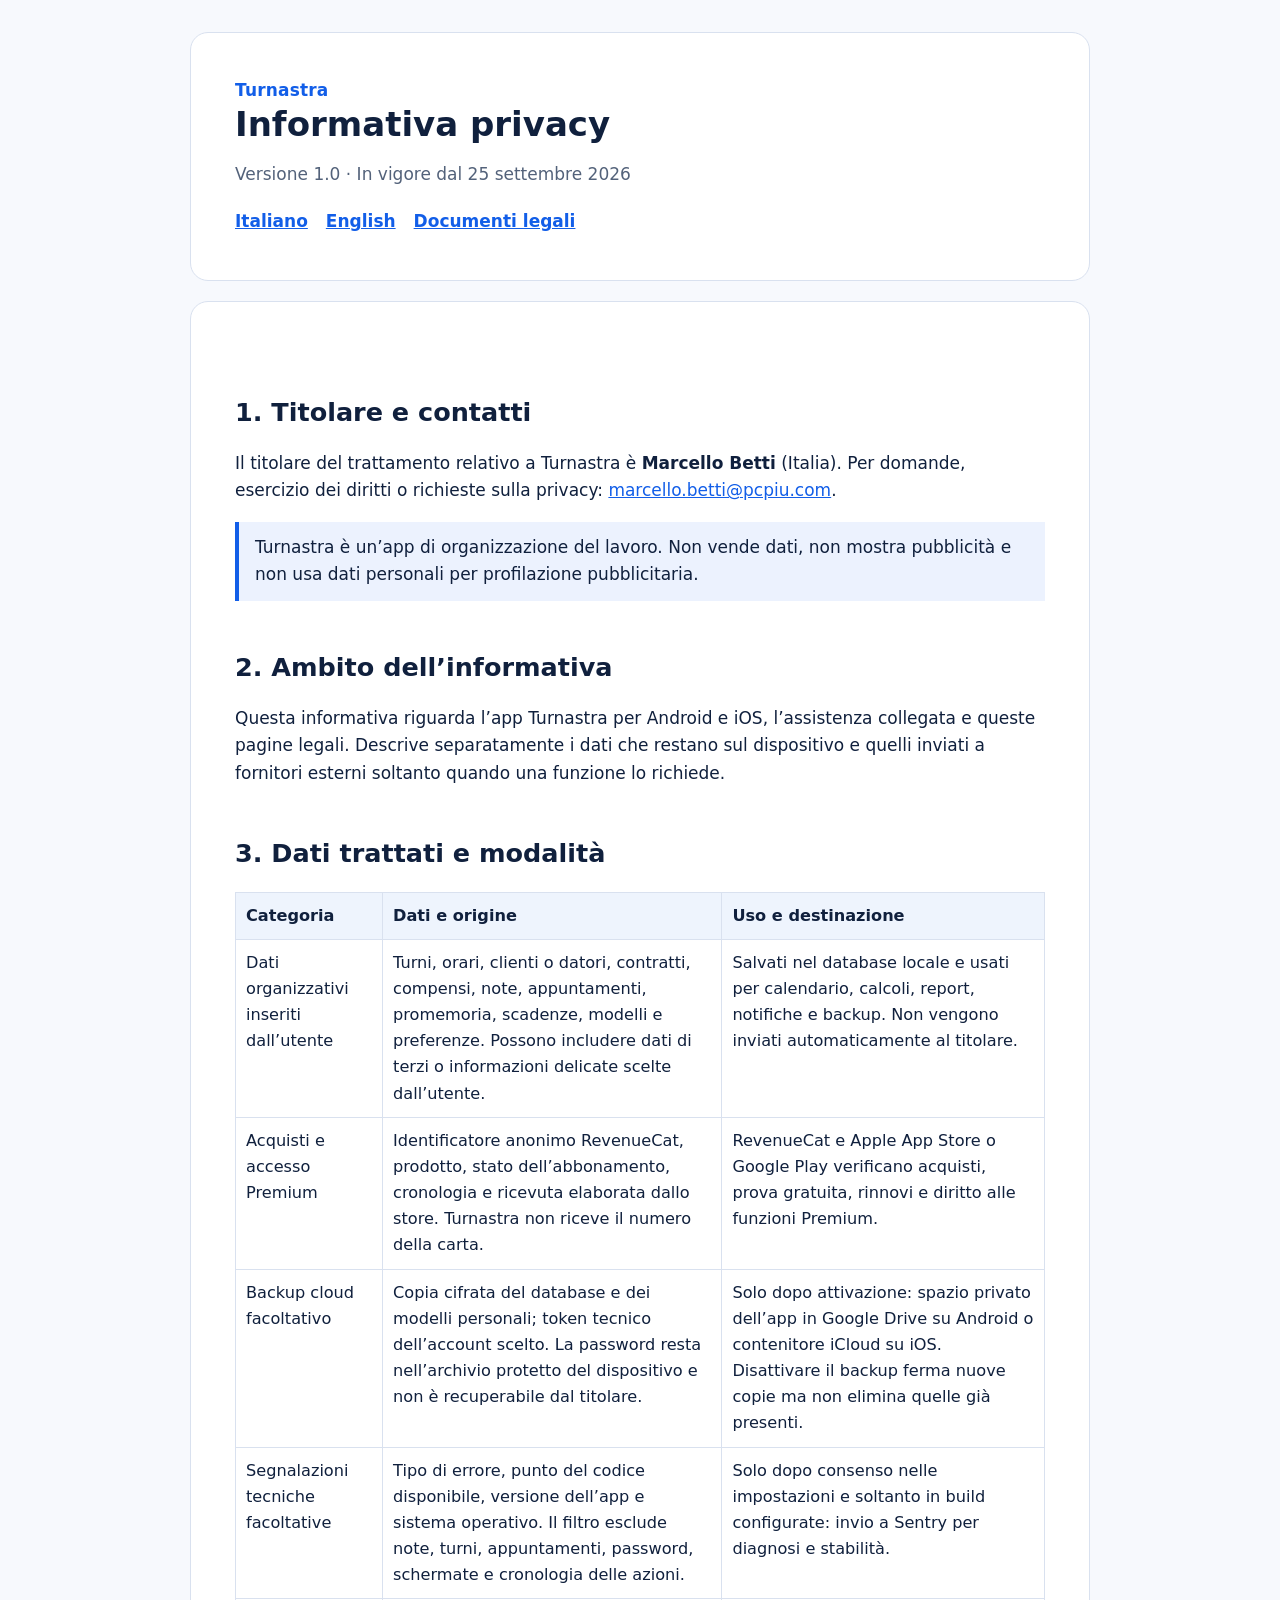
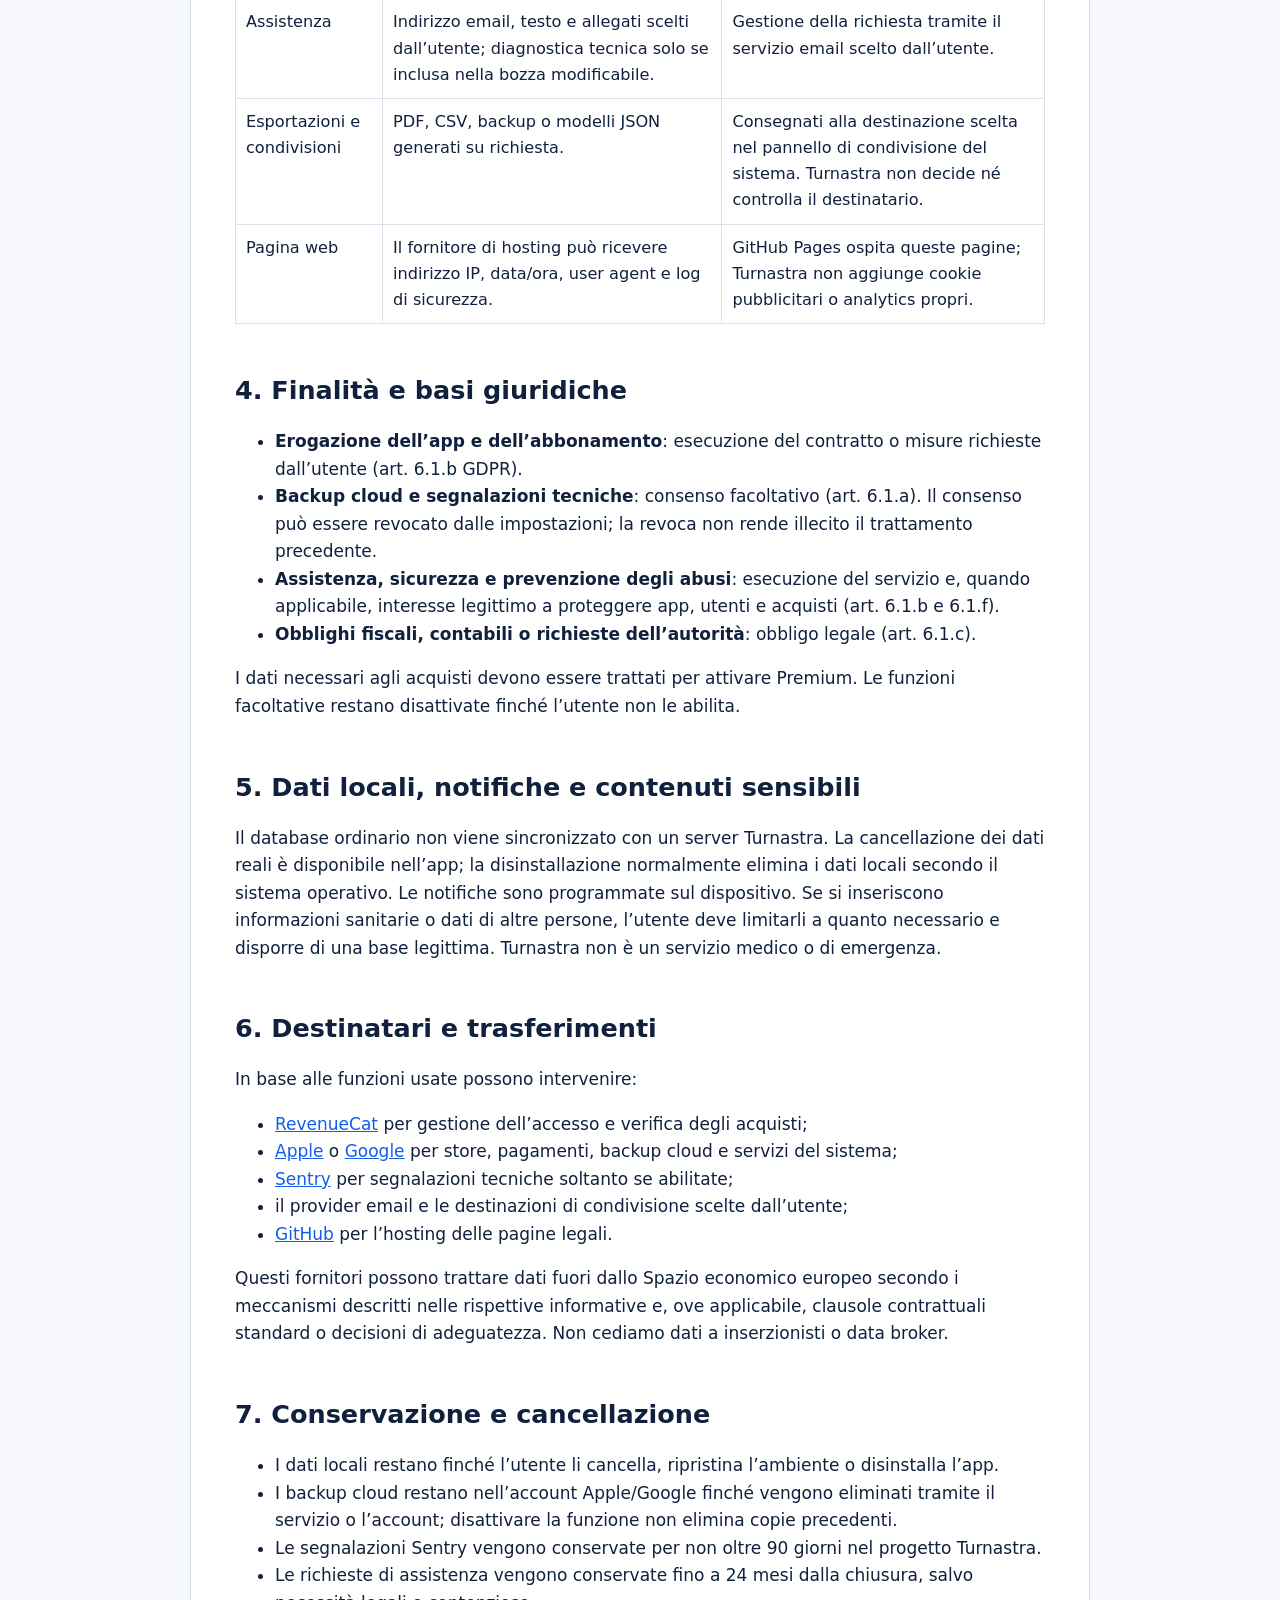
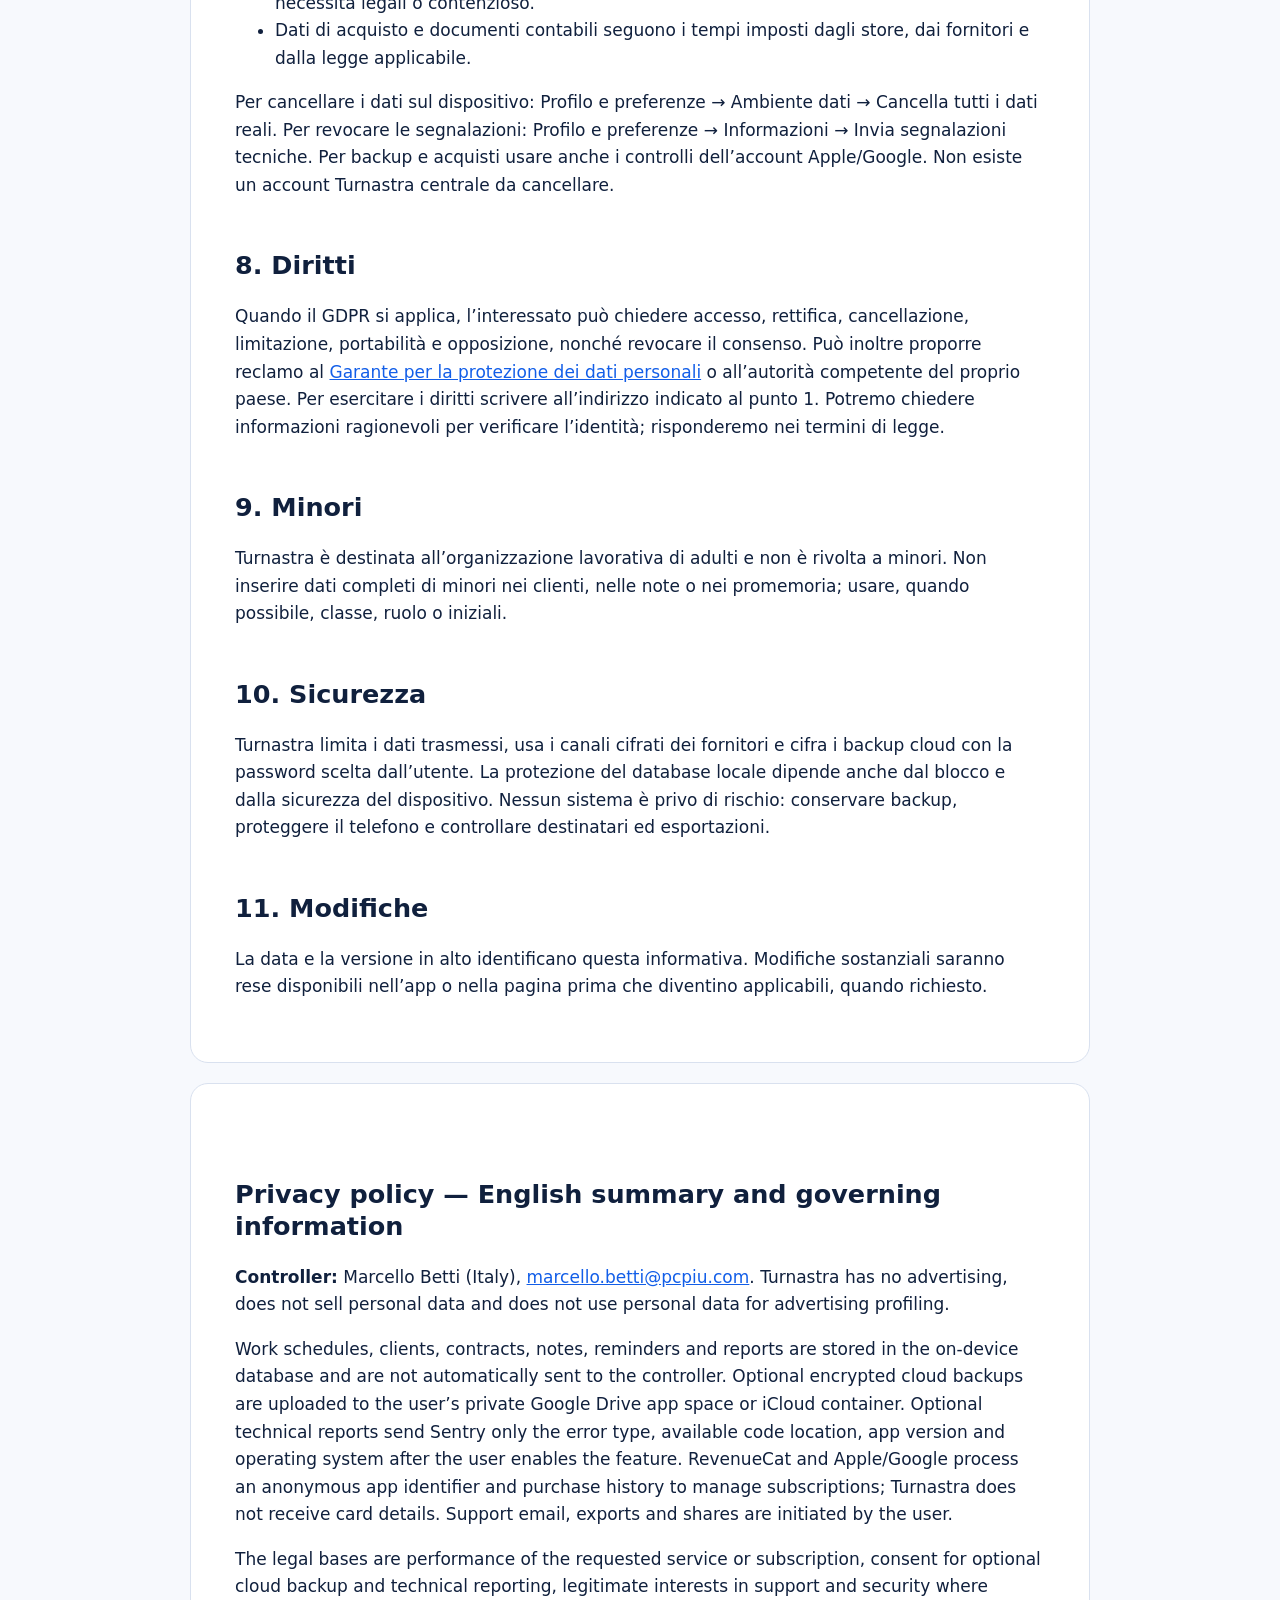
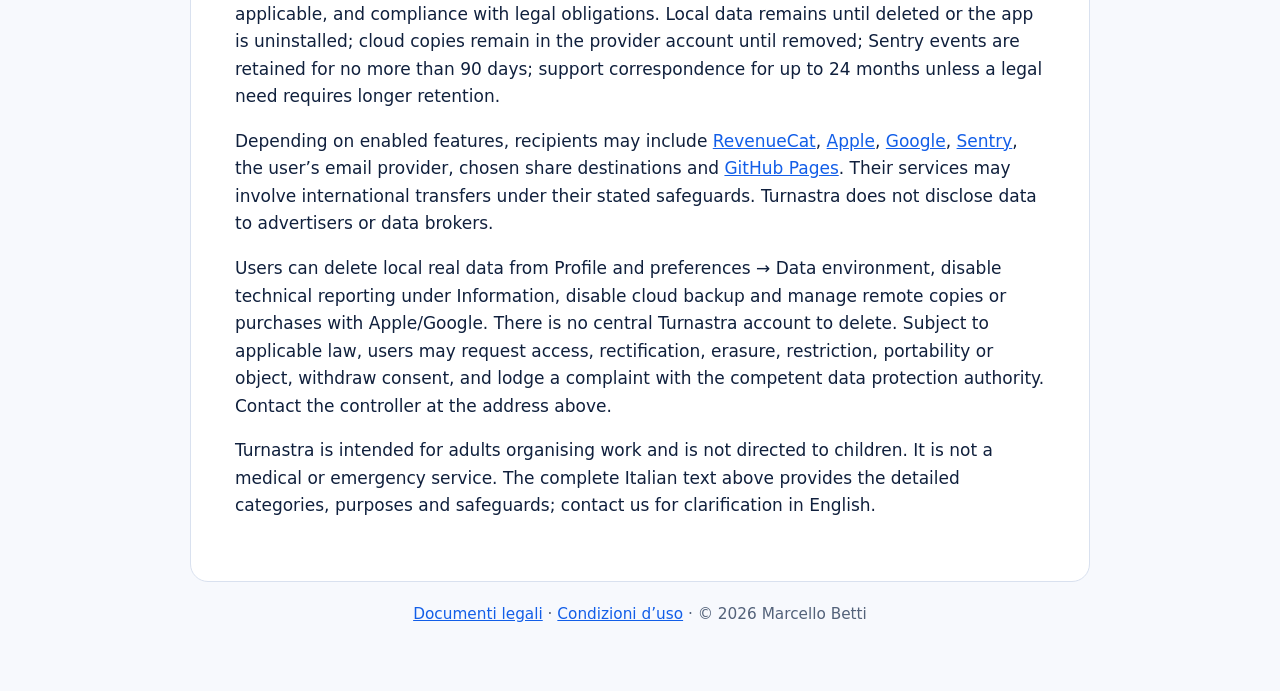
==== privacy/index.html @ b4c86cf4 "docs: publish Turnastra legal documents" ====
<!doctype html>
<html lang="it">
<head>
  <meta charset="utf-8">
  <meta name="viewport" content="width=device-width, initial-scale=1">
  <meta name="description" content="Informativa privacy di Turnastra per Android e iOS.">
  <title>Turnastra · Informativa privacy</title>
  <link rel="stylesheet" href="../styles.css">
</head>
<body><main>
  <header>
    <div class="brand">Turnastra</div>
    <h1>Informativa privacy</h1>
    <p class="meta">Versione 1.0 · In vigore dal 25 settembre 2026</p>
    <nav class="language-nav" aria-label="Lingua"><a href="#italiano">Italiano</a><a href="#english">English</a><a href="../">Documenti legali</a></nav>
  </header>

  <article id="italiano" lang="it">
    <h2>1. Titolare e contatti</h2>
    <p>Il titolare del trattamento relativo a Turnastra è <strong>Marcello Betti</strong> (Italia). Per domande, esercizio dei diritti o richieste sulla privacy: <a href="mailto:marcello.betti@pcpiu.com">marcello.betti@pcpiu.com</a>.</p>
    <p class="notice">Turnastra è un’app di organizzazione del lavoro. Non vende dati, non mostra pubblicità e non usa dati personali per profilazione pubblicitaria.</p>

    <h2>2. Ambito dell’informativa</h2>
    <p>Questa informativa riguarda l’app Turnastra per Android e iOS, l’assistenza collegata e queste pagine legali. Descrive separatamente i dati che restano sul dispositivo e quelli inviati a fornitori esterni soltanto quando una funzione lo richiede.</p>

    <h2>3. Dati trattati e modalità</h2>
    <table>
      <thead><tr><th>Categoria</th><th>Dati e origine</th><th>Uso e destinazione</th></tr></thead>
      <tbody>
        <tr><td>Dati organizzativi inseriti dall’utente</td><td>Turni, orari, clienti o datori, contratti, compensi, note, appuntamenti, promemoria, scadenze, modelli e preferenze. Possono includere dati di terzi o informazioni delicate scelte dall’utente.</td><td>Salvati nel database locale e usati per calendario, calcoli, report, notifiche e backup. Non vengono inviati automaticamente al titolare.</td></tr>
        <tr><td>Acquisti e accesso Premium</td><td>Identificatore anonimo RevenueCat, prodotto, stato dell’abbonamento, cronologia e ricevuta elaborata dallo store. Turnastra non riceve il numero della carta.</td><td>RevenueCat e Apple App Store o Google Play verificano acquisti, prova gratuita, rinnovi e diritto alle funzioni Premium.</td></tr>
        <tr><td>Backup cloud facoltativo</td><td>Copia cifrata del database e dei modelli personali; token tecnico dell’account scelto. La password resta nell’archivio protetto del dispositivo e non è recuperabile dal titolare.</td><td>Solo dopo attivazione: spazio privato dell’app in Google Drive su Android o contenitore iCloud su iOS. Disattivare il backup ferma nuove copie ma non elimina quelle già presenti.</td></tr>
        <tr><td>Segnalazioni tecniche facoltative</td><td>Tipo di errore, punto del codice disponibile, versione dell’app e sistema operativo. Il filtro esclude note, turni, appuntamenti, password, schermate e cronologia delle azioni.</td><td>Solo dopo consenso nelle impostazioni e soltanto in build configurate: invio a Sentry per diagnosi e stabilità.</td></tr>
        <tr><td>Assistenza</td><td>Indirizzo email, testo e allegati scelti dall’utente; diagnostica tecnica solo se inclusa nella bozza modificabile.</td><td>Gestione della richiesta tramite il servizio email scelto dall’utente.</td></tr>
        <tr><td>Esportazioni e condivisioni</td><td>PDF, CSV, backup o modelli JSON generati su richiesta.</td><td>Consegnati alla destinazione scelta nel pannello di condivisione del sistema. Turnastra non decide né controlla il destinatario.</td></tr>
        <tr><td>Pagina web</td><td>Il fornitore di hosting può ricevere indirizzo IP, data/ora, user agent e log di sicurezza.</td><td>GitHub Pages ospita queste pagine; Turnastra non aggiunge cookie pubblicitari o analytics propri.</td></tr>
      </tbody>
    </table>

    <h2>4. Finalità e basi giuridiche</h2>
    <ul>
      <li><strong>Erogazione dell’app e dell’abbonamento</strong>: esecuzione del contratto o misure richieste dall’utente (art. 6.1.b GDPR).</li>
      <li><strong>Backup cloud e segnalazioni tecniche</strong>: consenso facoltativo (art. 6.1.a). Il consenso può essere revocato dalle impostazioni; la revoca non rende illecito il trattamento precedente.</li>
      <li><strong>Assistenza, sicurezza e prevenzione degli abusi</strong>: esecuzione del servizio e, quando applicabile, interesse legittimo a proteggere app, utenti e acquisti (art. 6.1.b e 6.1.f).</li>
      <li><strong>Obblighi fiscali, contabili o richieste dell’autorità</strong>: obbligo legale (art. 6.1.c).</li>
    </ul>
    <p>I dati necessari agli acquisti devono essere trattati per attivare Premium. Le funzioni facoltative restano disattivate finché l’utente non le abilita.</p>

    <h2>5. Dati locali, notifiche e contenuti sensibili</h2>
    <p>Il database ordinario non viene sincronizzato con un server Turnastra. La cancellazione dei dati reali è disponibile nell’app; la disinstallazione normalmente elimina i dati locali secondo il sistema operativo. Le notifiche sono programmate sul dispositivo. Se si inseriscono informazioni sanitarie o dati di altre persone, l’utente deve limitarli a quanto necessario e disporre di una base legittima. Turnastra non è un servizio medico o di emergenza.</p>

    <h2>6. Destinatari e trasferimenti</h2>
    <p>In base alle funzioni usate possono intervenire:</p>
    <ul>
      <li><a href="https://www.revenuecat.com/privacy/">RevenueCat</a> per gestione dell’accesso e verifica degli acquisti;</li>
      <li><a href="https://www.apple.com/legal/privacy/">Apple</a> o <a href="https://policies.google.com/privacy">Google</a> per store, pagamenti, backup cloud e servizi del sistema;</li>
      <li><a href="https://sentry.io/privacy/">Sentry</a> per segnalazioni tecniche soltanto se abilitate;</li>
      <li>il provider email e le destinazioni di condivisione scelte dall’utente;</li>
      <li><a href="https://docs.github.com/en/site-policy/privacy-policies/github-general-privacy-statement">GitHub</a> per l’hosting delle pagine legali.</li>
    </ul>
    <p>Questi fornitori possono trattare dati fuori dallo Spazio economico europeo secondo i meccanismi descritti nelle rispettive informative e, ove applicabile, clausole contrattuali standard o decisioni di adeguatezza. Non cediamo dati a inserzionisti o data broker.</p>

    <h2>7. Conservazione e cancellazione</h2>
    <ul>
      <li>I dati locali restano finché l’utente li cancella, ripristina l’ambiente o disinstalla l’app.</li>
      <li>I backup cloud restano nell’account Apple/Google finché vengono eliminati tramite il servizio o l’account; disattivare la funzione non elimina copie precedenti.</li>
      <li>Le segnalazioni Sentry vengono conservate per non oltre 90 giorni nel progetto Turnastra.</li>
      <li>Le richieste di assistenza vengono conservate fino a 24 mesi dalla chiusura, salvo necessità legali o contenzioso.</li>
      <li>Dati di acquisto e documenti contabili seguono i tempi imposti dagli store, dai fornitori e dalla legge applicabile.</li>
    </ul>
    <p>Per cancellare i dati sul dispositivo: Profilo e preferenze → Ambiente dati → Cancella tutti i dati reali. Per revocare le segnalazioni: Profilo e preferenze → Informazioni → Invia segnalazioni tecniche. Per backup e acquisti usare anche i controlli dell’account Apple/Google. Non esiste un account Turnastra centrale da cancellare.</p>

    <h2>8. Diritti</h2>
    <p>Quando il GDPR si applica, l’interessato può chiedere accesso, rettifica, cancellazione, limitazione, portabilità e opposizione, nonché revocare il consenso. Può inoltre proporre reclamo al <a href="https://www.garanteprivacy.it/">Garante per la protezione dei dati personali</a> o all’autorità competente del proprio paese. Per esercitare i diritti scrivere all’indirizzo indicato al punto 1. Potremo chiedere informazioni ragionevoli per verificare l’identità; risponderemo nei termini di legge.</p>

    <h2>9. Minori</h2>
    <p>Turnastra è destinata all’organizzazione lavorativa di adulti e non è rivolta a minori. Non inserire dati completi di minori nei clienti, nelle note o nei promemoria; usare, quando possibile, classe, ruolo o iniziali.</p>

    <h2>10. Sicurezza</h2>
    <p>Turnastra limita i dati trasmessi, usa i canali cifrati dei fornitori e cifra i backup cloud con la password scelta dall’utente. La protezione del database locale dipende anche dal blocco e dalla sicurezza del dispositivo. Nessun sistema è privo di rischio: conservare backup, proteggere il telefono e controllare destinatari ed esportazioni.</p>

    <h2>11. Modifiche</h2>
    <p>La data e la versione in alto identificano questa informativa. Modifiche sostanziali saranno rese disponibili nell’app o nella pagina prima che diventino applicabili, quando richiesto.</p>
  </article>

  <article id="english" lang="en">
    <h2>Privacy policy — English summary and governing information</h2>
    <p><strong>Controller:</strong> Marcello Betti (Italy), <a href="mailto:marcello.betti@pcpiu.com">marcello.betti@pcpiu.com</a>. Turnastra has no advertising, does not sell personal data and does not use personal data for advertising profiling.</p>
    <p>Work schedules, clients, contracts, notes, reminders and reports are stored in the on-device database and are not automatically sent to the controller. Optional encrypted cloud backups are uploaded to the user’s private Google Drive app space or iCloud container. Optional technical reports send Sentry only the error type, available code location, app version and operating system after the user enables the feature. RevenueCat and Apple/Google process an anonymous app identifier and purchase history to manage subscriptions; Turnastra does not receive card details. Support email, exports and shares are initiated by the user.</p>
    <p>The legal bases are performance of the requested service or subscription, consent for optional cloud backup and technical reporting, legitimate interests in support and security where applicable, and compliance with legal obligations. Local data remains until deleted or the app is uninstalled; cloud copies remain in the provider account until removed; Sentry events are retained for no more than 90 days; support correspondence for up to 24 months unless a legal need requires longer retention.</p>
    <p>Depending on enabled features, recipients may include <a href="https://www.revenuecat.com/privacy/">RevenueCat</a>, <a href="https://www.apple.com/legal/privacy/">Apple</a>, <a href="https://policies.google.com/privacy">Google</a>, <a href="https://sentry.io/privacy/">Sentry</a>, the user’s email provider, chosen share destinations and <a href="https://docs.github.com/en/site-policy/privacy-policies/github-general-privacy-statement">GitHub Pages</a>. Their services may involve international transfers under their stated safeguards. Turnastra does not disclose data to advertisers or data brokers.</p>
    <p>Users can delete local real data from Profile and preferences → Data environment, disable technical reporting under Information, disable cloud backup and manage remote copies or purchases with Apple/Google. There is no central Turnastra account to delete. Subject to applicable law, users may request access, rectification, erasure, restriction, portability or object, withdraw consent, and lodge a complaint with the competent data protection authority. Contact the controller at the address above.</p>
    <p>Turnastra is intended for adults organising work and is not directed to children. It is not a medical or emergency service. The complete Italian text above provides the detailed categories, purposes and safeguards; contact us for clarification in English.</p>
  </article>
  <footer><a href="../">Documenti legali</a> · <a href="../terms/">Condizioni d’uso</a> · © 2026 Marcello Betti</footer>
</main></body>
</html>
---- styles.css ----
:root {
  color-scheme: light dark;
  --bg: #f7f9fd;
  --card: #ffffff;
  --text: #10203d;
  --muted: #53627a;
  --brand: #125ee8;
  --border: #d9e1ef;
}

@media (prefers-color-scheme: dark) {
  :root {
    --bg: #090d15;
    --card: #131a26;
    --text: #f3f6fb;
    --muted: #b8c2d3;
    --brand: #7eabff;
    --border: #2b3749;
  }
}

* { box-sizing: border-box; }
body {
  margin: 0;
  background: var(--bg);
  color: var(--text);
  font: 17px/1.62 system-ui, -apple-system, BlinkMacSystemFont, "Segoe UI", sans-serif;
}
main { width: min(900px, calc(100% - 32px)); margin: 32px auto 64px; }
header, article {
  background: var(--card);
  border: 1px solid var(--border);
  border-radius: 18px;
  padding: clamp(20px, 4vw, 44px);
  margin-bottom: 20px;
}
h1 { margin: 0 0 8px; line-height: 1.15; }
h2 { margin-top: 2em; line-height: 1.25; }
h3 { margin-top: 1.5em; }
p, li { max-width: 76ch; }
a { color: var(--brand); }
.brand { color: var(--brand); font-weight: 800; letter-spacing: .01em; }
.meta, .muted { color: var(--muted); }
.language-nav, .document-nav { display: flex; flex-wrap: wrap; gap: 10px 18px; margin-top: 20px; }
.language-nav a, .document-nav a { font-weight: 650; }
.notice { border-left: 4px solid var(--brand); padding: 12px 16px; background: color-mix(in srgb, var(--brand) 8%, transparent); }
table { width: 100%; border-collapse: collapse; font-size: .95em; }
th, td { border: 1px solid var(--border); padding: 10px; text-align: left; vertical-align: top; }
th { background: color-mix(in srgb, var(--brand) 7%, var(--card)); }
footer { color: var(--muted); text-align: center; font-size: .9em; }
@media (max-width: 640px) {
  table, thead, tbody, tr, th, td { display: block; }
  thead { position: absolute; left: -9999px; }
  td { border-top: 0; }
  tr { margin-bottom: 14px; border-top: 1px solid var(--border); }
}
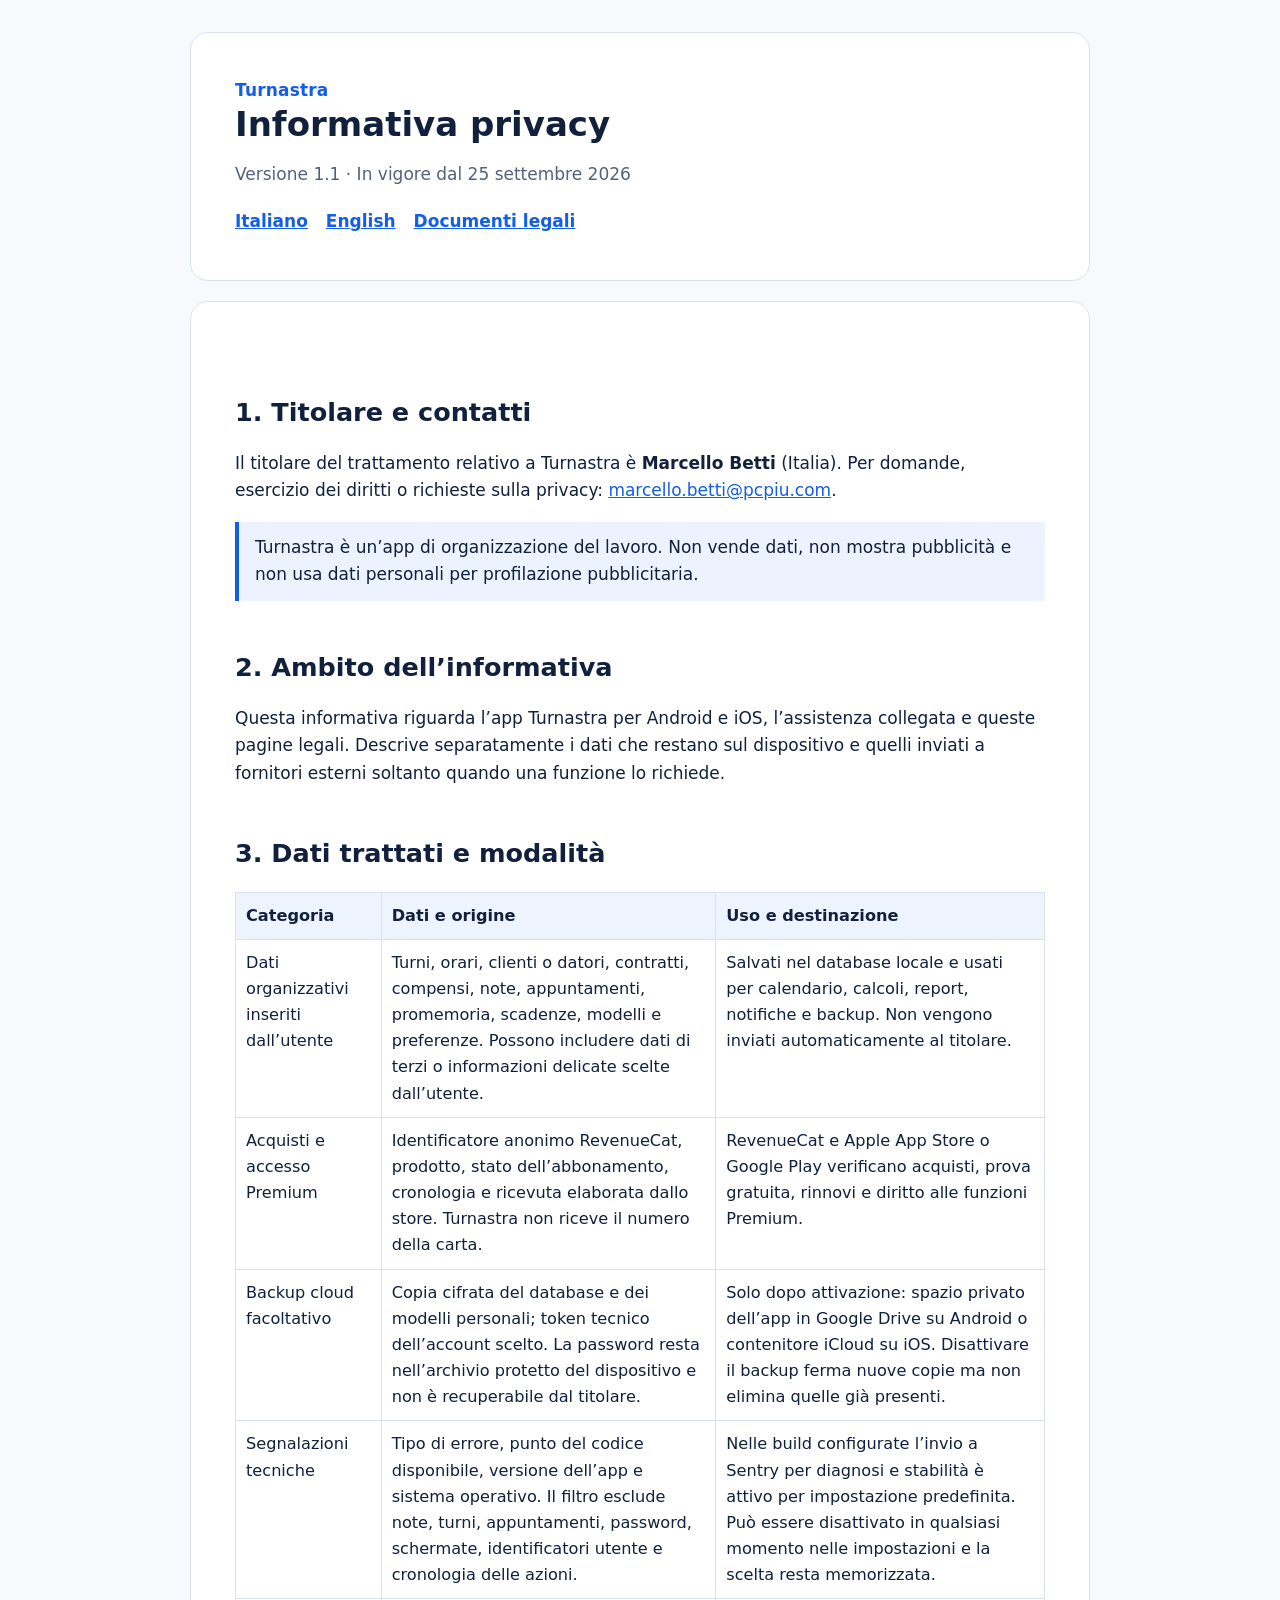
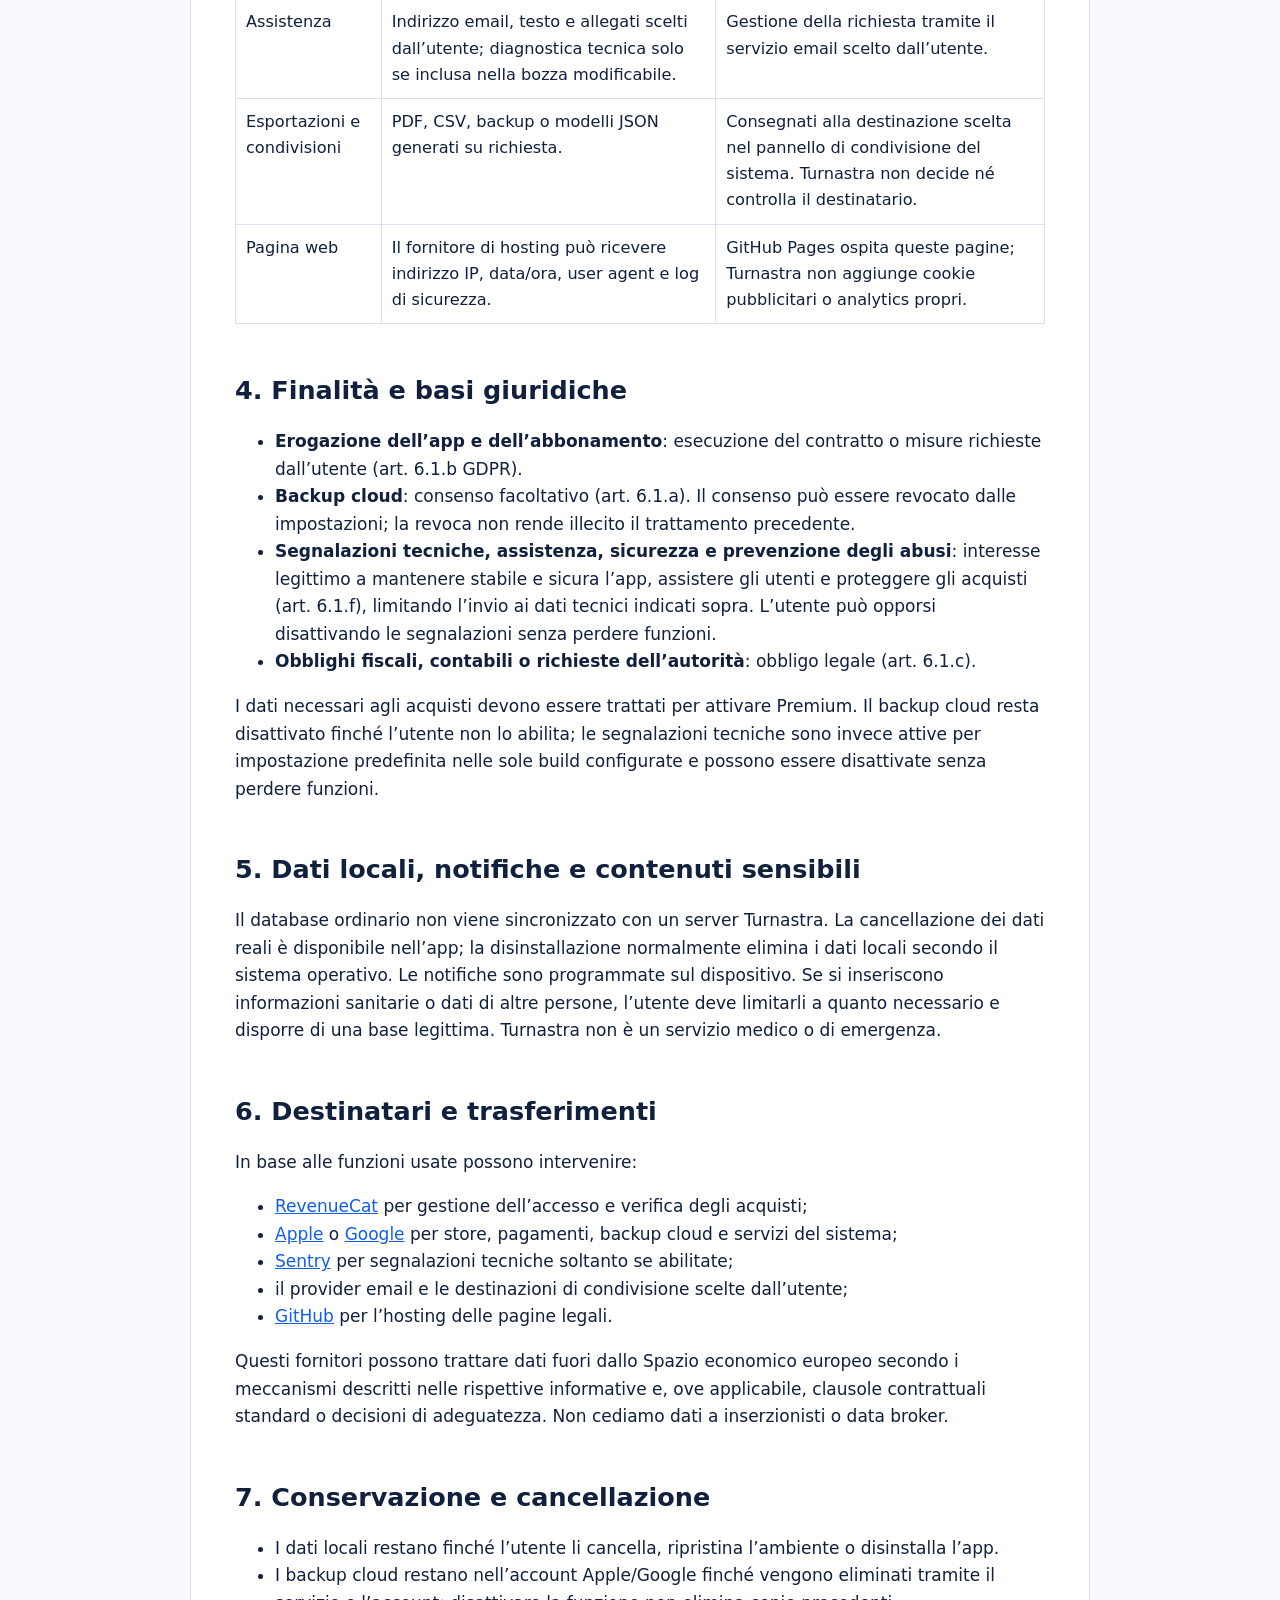
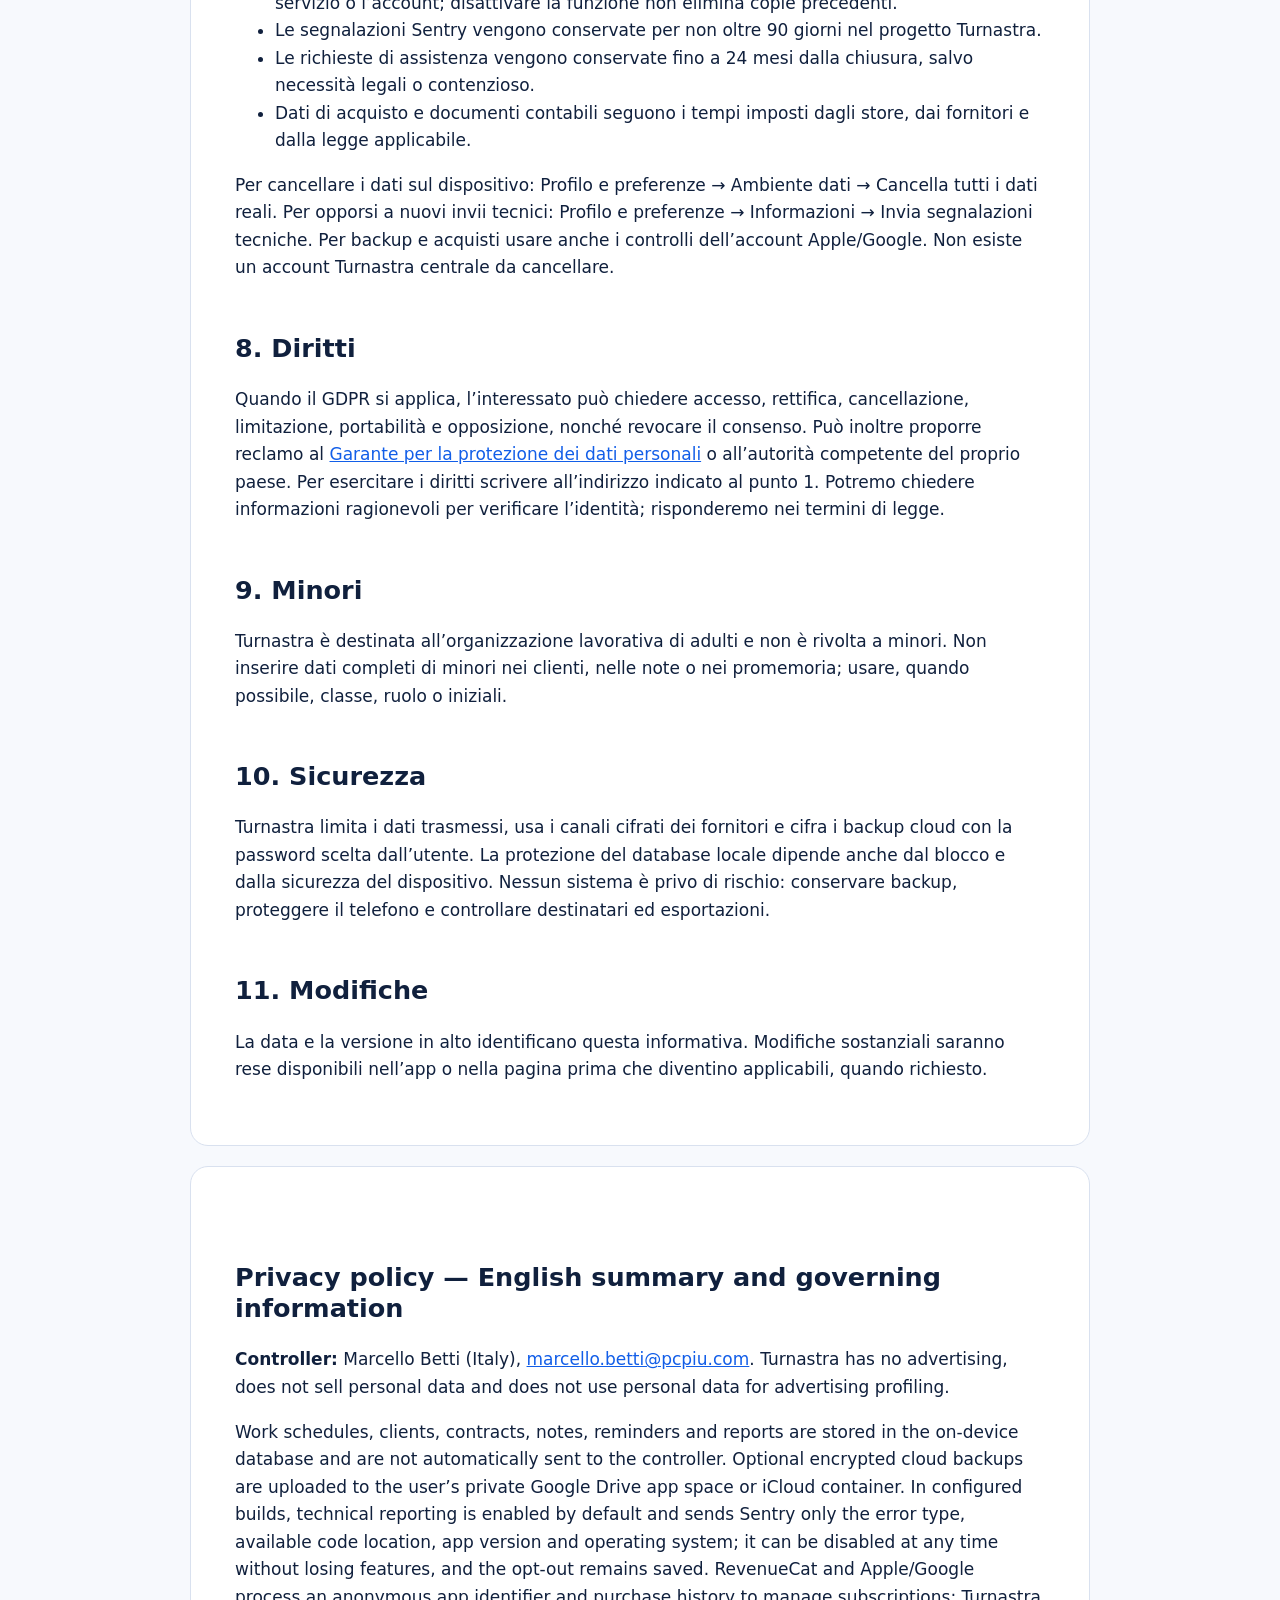
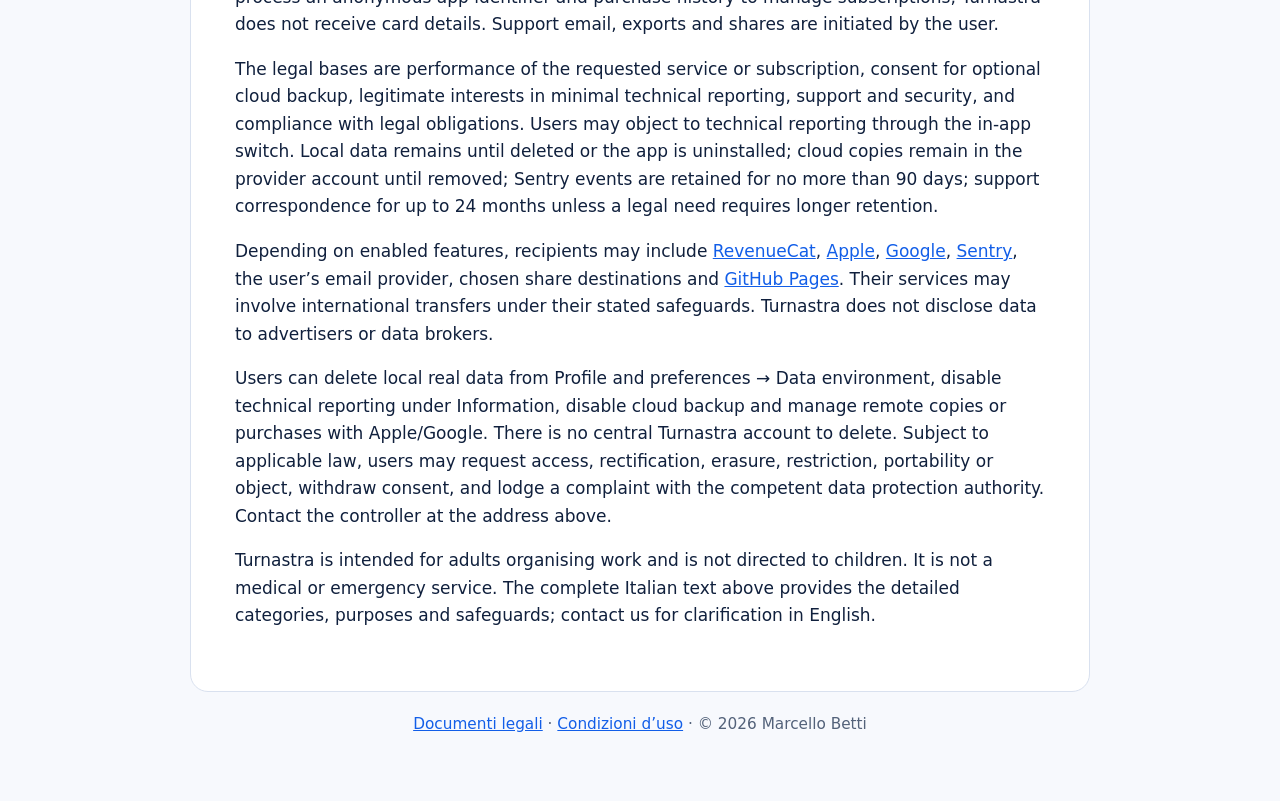
==== commit db6fb2a9: "docs: disclose default technical reporting" ====
--- a/privacy/index.html
+++ b/privacy/index.html
@@ -11,7 +11,7 @@
   <header>
     <div class="brand">Turnastra</div>
     <h1>Informativa privacy</h1>
-    <p class="meta">Versione 1.0 · In vigore dal 25 settembre 2026</p>
+    <p class="meta">Versione 1.1 · In vigore dal 25 settembre 2026</p>
     <nav class="language-nav" aria-label="Lingua"><a href="#italiano">Italiano</a><a href="#english">English</a><a href="../">Documenti legali</a></nav>
   </header>
 
@@ -30,7 +30,7 @@
         <tr><td>Dati organizzativi inseriti dall’utente</td><td>Turni, orari, clienti o datori, contratti, compensi, note, appuntamenti, promemoria, scadenze, modelli e preferenze. Possono includere dati di terzi o informazioni delicate scelte dall’utente.</td><td>Salvati nel database locale e usati per calendario, calcoli, report, notifiche e backup. Non vengono inviati automaticamente al titolare.</td></tr>
         <tr><td>Acquisti e accesso Premium</td><td>Identificatore anonimo RevenueCat, prodotto, stato dell’abbonamento, cronologia e ricevuta elaborata dallo store. Turnastra non riceve il numero della carta.</td><td>RevenueCat e Apple App Store o Google Play verificano acquisti, prova gratuita, rinnovi e diritto alle funzioni Premium.</td></tr>
         <tr><td>Backup cloud facoltativo</td><td>Copia cifrata del database e dei modelli personali; token tecnico dell’account scelto. La password resta nell’archivio protetto del dispositivo e non è recuperabile dal titolare.</td><td>Solo dopo attivazione: spazio privato dell’app in Google Drive su Android o contenitore iCloud su iOS. Disattivare il backup ferma nuove copie ma non elimina quelle già presenti.</td></tr>
-        <tr><td>Segnalazioni tecniche facoltative</td><td>Tipo di errore, punto del codice disponibile, versione dell’app e sistema operativo. Il filtro esclude note, turni, appuntamenti, password, schermate e cronologia delle azioni.</td><td>Solo dopo consenso nelle impostazioni e soltanto in build configurate: invio a Sentry per diagnosi e stabilità.</td></tr>
+        <tr><td>Segnalazioni tecniche</td><td>Tipo di errore, punto del codice disponibile, versione dell’app e sistema operativo. Il filtro esclude note, turni, appuntamenti, password, schermate, identificatori utente e cronologia delle azioni.</td><td>Nelle build configurate l’invio a Sentry per diagnosi e stabilità è attivo per impostazione predefinita. Può essere disattivato in qualsiasi momento nelle impostazioni e la scelta resta memorizzata.</td></tr>
         <tr><td>Assistenza</td><td>Indirizzo email, testo e allegati scelti dall’utente; diagnostica tecnica solo se inclusa nella bozza modificabile.</td><td>Gestione della richiesta tramite il servizio email scelto dall’utente.</td></tr>
         <tr><td>Esportazioni e condivisioni</td><td>PDF, CSV, backup o modelli JSON generati su richiesta.</td><td>Consegnati alla destinazione scelta nel pannello di condivisione del sistema. Turnastra non decide né controlla il destinatario.</td></tr>
         <tr><td>Pagina web</td><td>Il fornitore di hosting può ricevere indirizzo IP, data/ora, user agent e log di sicurezza.</td><td>GitHub Pages ospita queste pagine; Turnastra non aggiunge cookie pubblicitari o analytics propri.</td></tr>
@@ -40,11 +40,11 @@
     <h2>4. Finalità e basi giuridiche</h2>
     <ul>
       <li><strong>Erogazione dell’app e dell’abbonamento</strong>: esecuzione del contratto o misure richieste dall’utente (art. 6.1.b GDPR).</li>
-      <li><strong>Backup cloud e segnalazioni tecniche</strong>: consenso facoltativo (art. 6.1.a). Il consenso può essere revocato dalle impostazioni; la revoca non rende illecito il trattamento precedente.</li>
-      <li><strong>Assistenza, sicurezza e prevenzione degli abusi</strong>: esecuzione del servizio e, quando applicabile, interesse legittimo a proteggere app, utenti e acquisti (art. 6.1.b e 6.1.f).</li>
+      <li><strong>Backup cloud</strong>: consenso facoltativo (art. 6.1.a). Il consenso può essere revocato dalle impostazioni; la revoca non rende illecito il trattamento precedente.</li>
+      <li><strong>Segnalazioni tecniche, assistenza, sicurezza e prevenzione degli abusi</strong>: interesse legittimo a mantenere stabile e sicura l’app, assistere gli utenti e proteggere gli acquisti (art. 6.1.f), limitando l’invio ai dati tecnici indicati sopra. L’utente può opporsi disattivando le segnalazioni senza perdere funzioni.</li>
       <li><strong>Obblighi fiscali, contabili o richieste dell’autorità</strong>: obbligo legale (art. 6.1.c).</li>
     </ul>
-    <p>I dati necessari agli acquisti devono essere trattati per attivare Premium. Le funzioni facoltative restano disattivate finché l’utente non le abilita.</p>
+    <p>I dati necessari agli acquisti devono essere trattati per attivare Premium. Il backup cloud resta disattivato finché l’utente non lo abilita; le segnalazioni tecniche sono invece attive per impostazione predefinita nelle sole build configurate e possono essere disattivate senza perdere funzioni.</p>
 
     <h2>5. Dati locali, notifiche e contenuti sensibili</h2>
     <p>Il database ordinario non viene sincronizzato con un server Turnastra. La cancellazione dei dati reali è disponibile nell’app; la disinstallazione normalmente elimina i dati locali secondo il sistema operativo. Le notifiche sono programmate sul dispositivo. Se si inseriscono informazioni sanitarie o dati di altre persone, l’utente deve limitarli a quanto necessario e disporre di una base legittima. Turnastra non è un servizio medico o di emergenza.</p>
@@ -68,7 +68,7 @@
       <li>Le richieste di assistenza vengono conservate fino a 24 mesi dalla chiusura, salvo necessità legali o contenzioso.</li>
       <li>Dati di acquisto e documenti contabili seguono i tempi imposti dagli store, dai fornitori e dalla legge applicabile.</li>
     </ul>
-    <p>Per cancellare i dati sul dispositivo: Profilo e preferenze → Ambiente dati → Cancella tutti i dati reali. Per revocare le segnalazioni: Profilo e preferenze → Informazioni → Invia segnalazioni tecniche. Per backup e acquisti usare anche i controlli dell’account Apple/Google. Non esiste un account Turnastra centrale da cancellare.</p>
+    <p>Per cancellare i dati sul dispositivo: Profilo e preferenze → Ambiente dati → Cancella tutti i dati reali. Per opporsi a nuovi invii tecnici: Profilo e preferenze → Informazioni → Invia segnalazioni tecniche. Per backup e acquisti usare anche i controlli dell’account Apple/Google. Non esiste un account Turnastra centrale da cancellare.</p>
 
     <h2>8. Diritti</h2>
     <p>Quando il GDPR si applica, l’interessato può chiedere accesso, rettifica, cancellazione, limitazione, portabilità e opposizione, nonché revocare il consenso. Può inoltre proporre reclamo al <a href="https://www.garanteprivacy.it/">Garante per la protezione dei dati personali</a> o all’autorità competente del proprio paese. Per esercitare i diritti scrivere all’indirizzo indicato al punto 1. Potremo chiedere informazioni ragionevoli per verificare l’identità; risponderemo nei termini di legge.</p>
@@ -86,8 +86,8 @@
   <article id="english" lang="en">
     <h2>Privacy policy — English summary and governing information</h2>
     <p><strong>Controller:</strong> Marcello Betti (Italy), <a href="mailto:marcello.betti@pcpiu.com">marcello.betti@pcpiu.com</a>. Turnastra has no advertising, does not sell personal data and does not use personal data for advertising profiling.</p>
-    <p>Work schedules, clients, contracts, notes, reminders and reports are stored in the on-device database and are not automatically sent to the controller. Optional encrypted cloud backups are uploaded to the user’s private Google Drive app space or iCloud container. Optional technical reports send Sentry only the error type, available code location, app version and operating system after the user enables the feature. RevenueCat and Apple/Google process an anonymous app identifier and purchase history to manage subscriptions; Turnastra does not receive card details. Support email, exports and shares are initiated by the user.</p>
-    <p>The legal bases are performance of the requested service or subscription, consent for optional cloud backup and technical reporting, legitimate interests in support and security where applicable, and compliance with legal obligations. Local data remains until deleted or the app is uninstalled; cloud copies remain in the provider account until removed; Sentry events are retained for no more than 90 days; support correspondence for up to 24 months unless a legal need requires longer retention.</p>
+    <p>Work schedules, clients, contracts, notes, reminders and reports are stored in the on-device database and are not automatically sent to the controller. Optional encrypted cloud backups are uploaded to the user’s private Google Drive app space or iCloud container. In configured builds, technical reporting is enabled by default and sends Sentry only the error type, available code location, app version and operating system; it can be disabled at any time without losing features, and the opt-out remains saved. RevenueCat and Apple/Google process an anonymous app identifier and purchase history to manage subscriptions; Turnastra does not receive card details. Support email, exports and shares are initiated by the user.</p>
+    <p>The legal bases are performance of the requested service or subscription, consent for optional cloud backup, legitimate interests in minimal technical reporting, support and security, and compliance with legal obligations. Users may object to technical reporting through the in-app switch. Local data remains until deleted or the app is uninstalled; cloud copies remain in the provider account until removed; Sentry events are retained for no more than 90 days; support correspondence for up to 24 months unless a legal need requires longer retention.</p>
     <p>Depending on enabled features, recipients may include <a href="https://www.revenuecat.com/privacy/">RevenueCat</a>, <a href="https://www.apple.com/legal/privacy/">Apple</a>, <a href="https://policies.google.com/privacy">Google</a>, <a href="https://sentry.io/privacy/">Sentry</a>, the user’s email provider, chosen share destinations and <a href="https://docs.github.com/en/site-policy/privacy-policies/github-general-privacy-statement">GitHub Pages</a>. Their services may involve international transfers under their stated safeguards. Turnastra does not disclose data to advertisers or data brokers.</p>
     <p>Users can delete local real data from Profile and preferences → Data environment, disable technical reporting under Information, disable cloud backup and manage remote copies or purchases with Apple/Google. There is no central Turnastra account to delete. Subject to applicable law, users may request access, rectification, erasure, restriction, portability or object, withdraw consent, and lodge a complaint with the competent data protection authority. Contact the controller at the address above.</p>
     <p>Turnastra is intended for adults organising work and is not directed to children. It is not a medical or emergency service. The complete Italian text above provides the detailed categories, purposes and safeguards; contact us for clarification in English.</p>
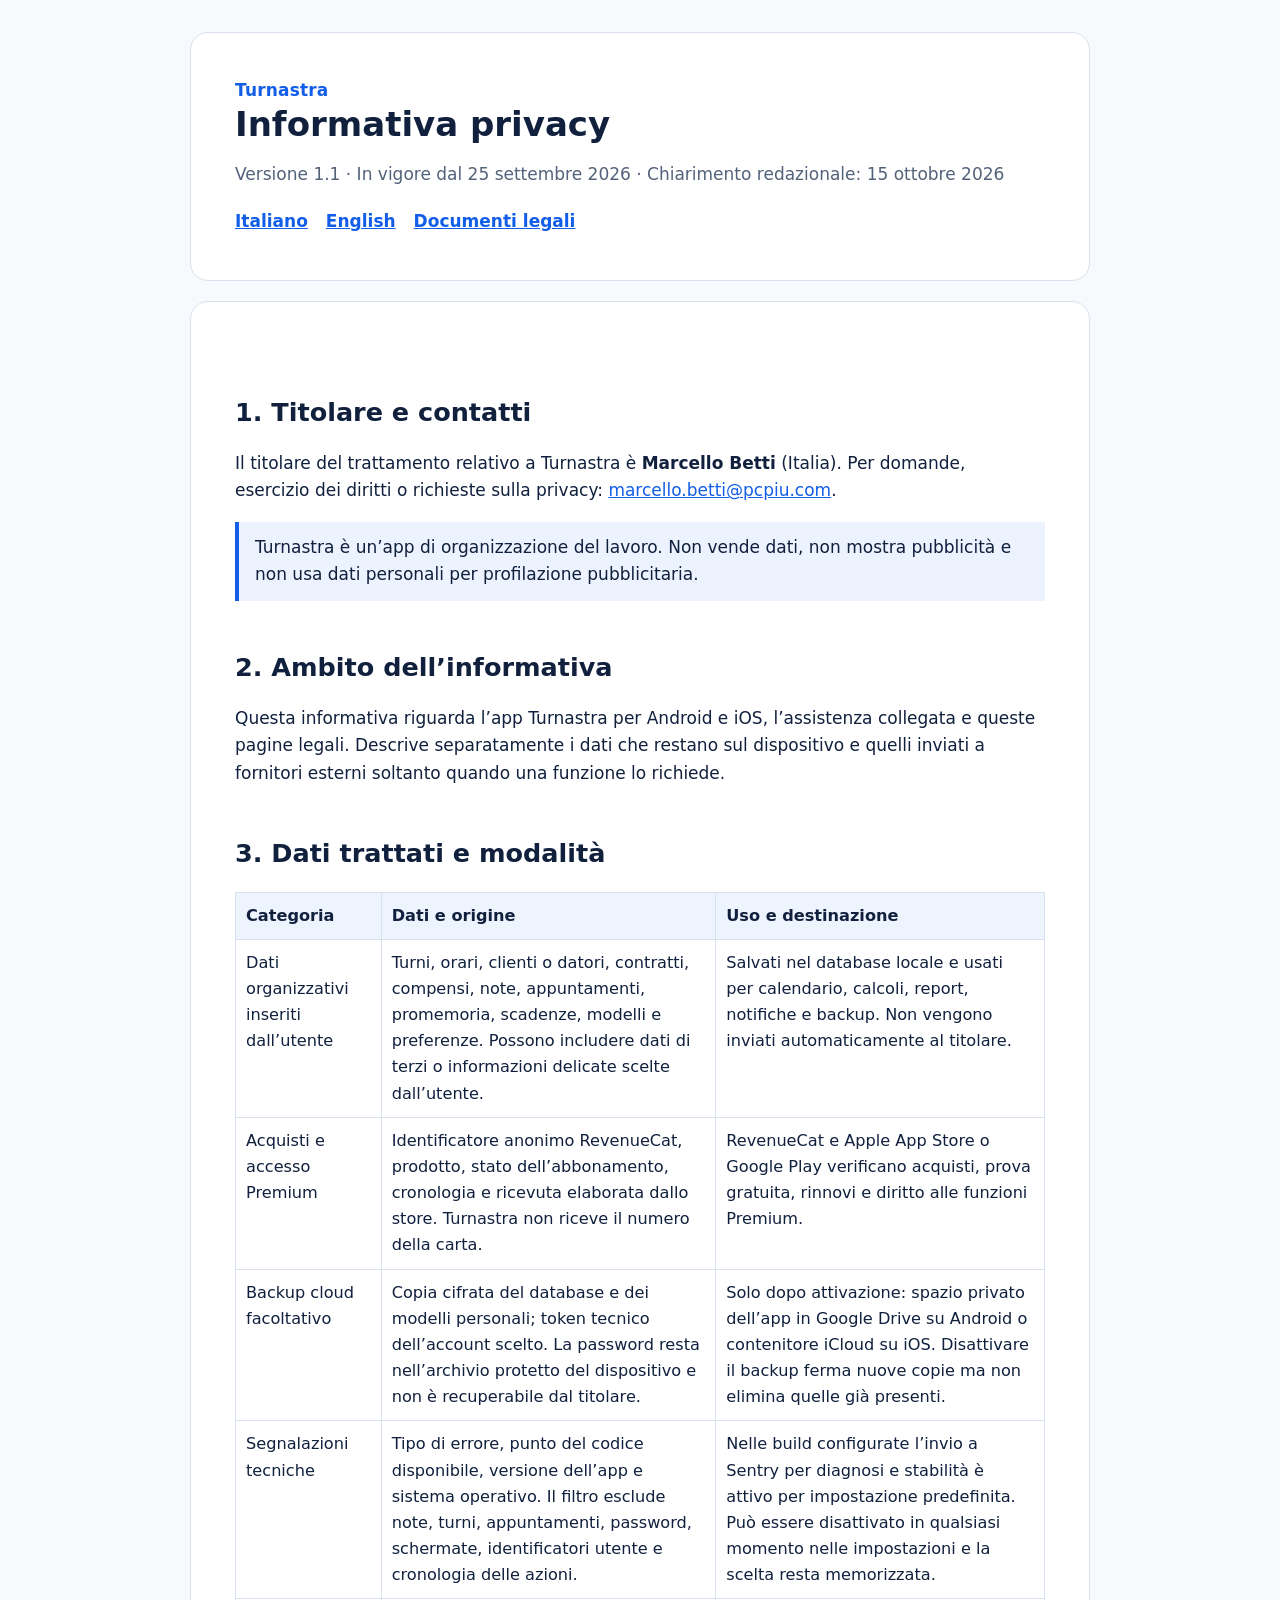
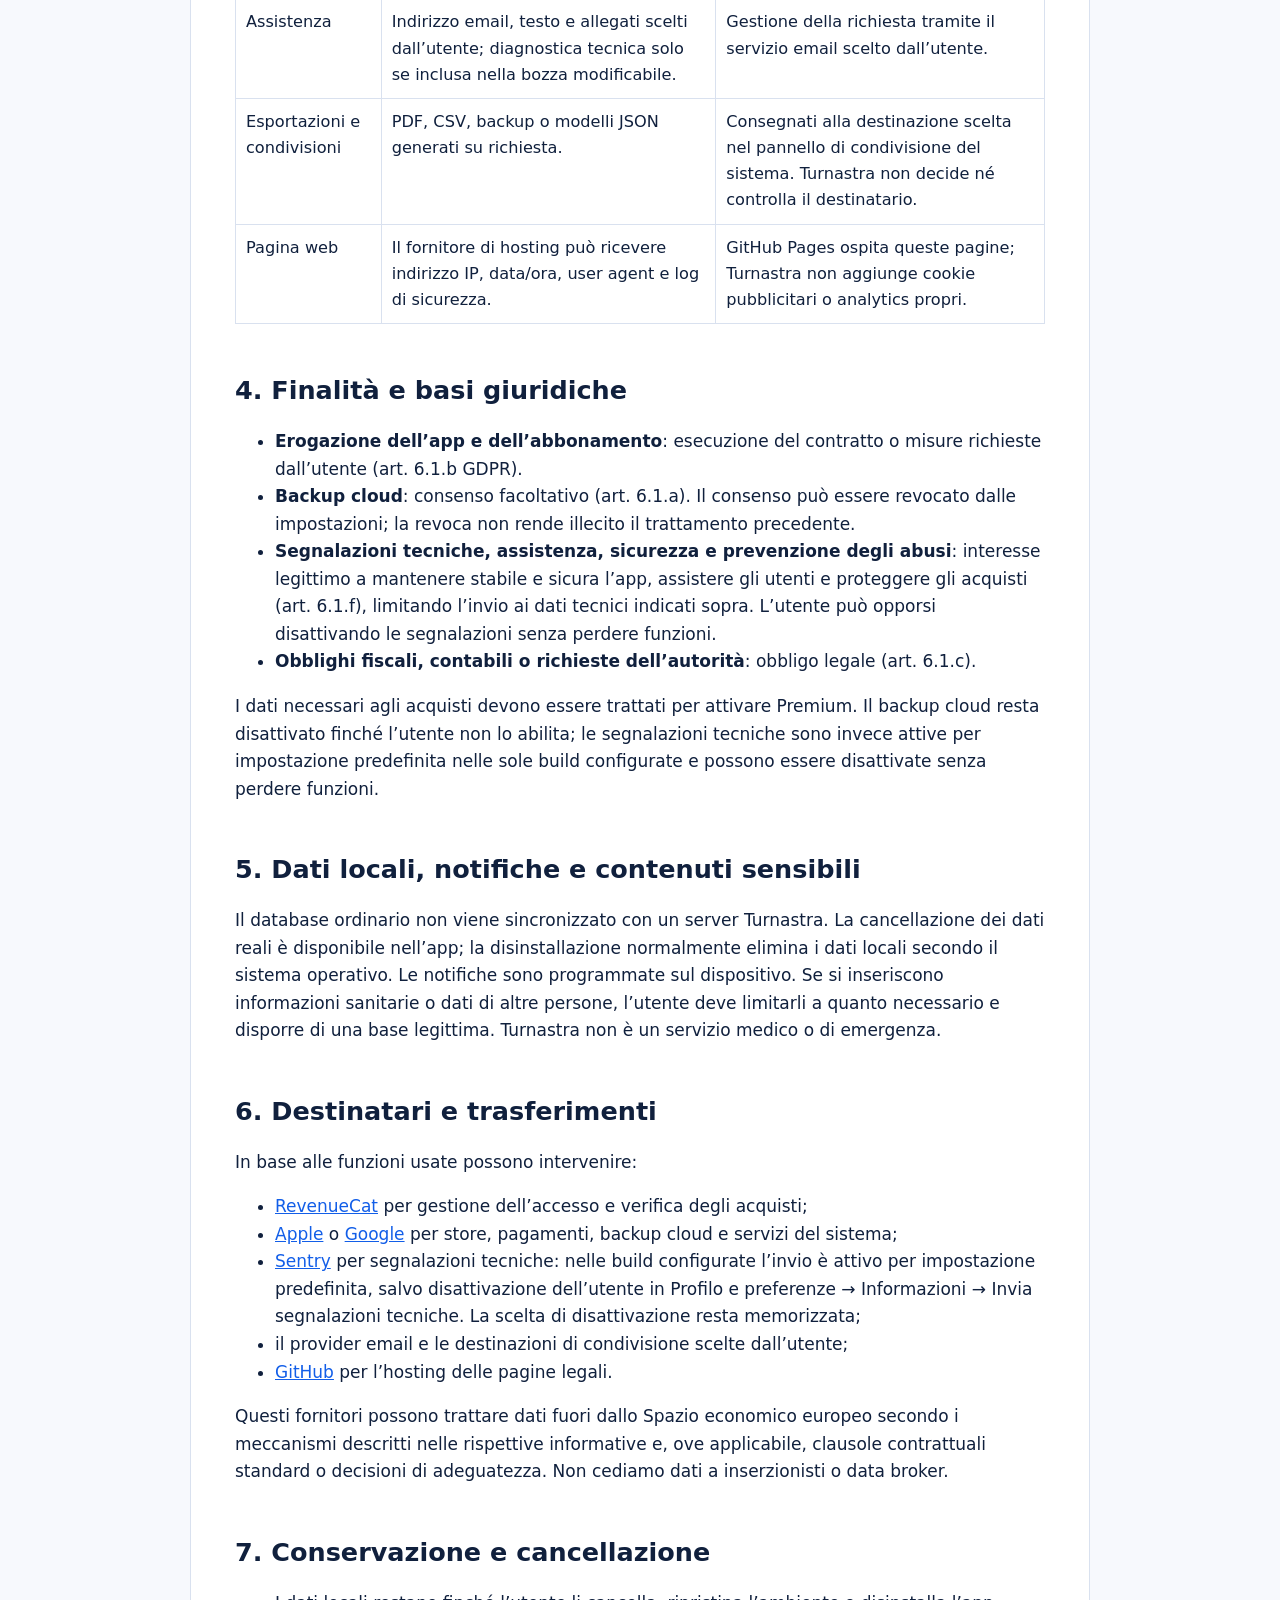
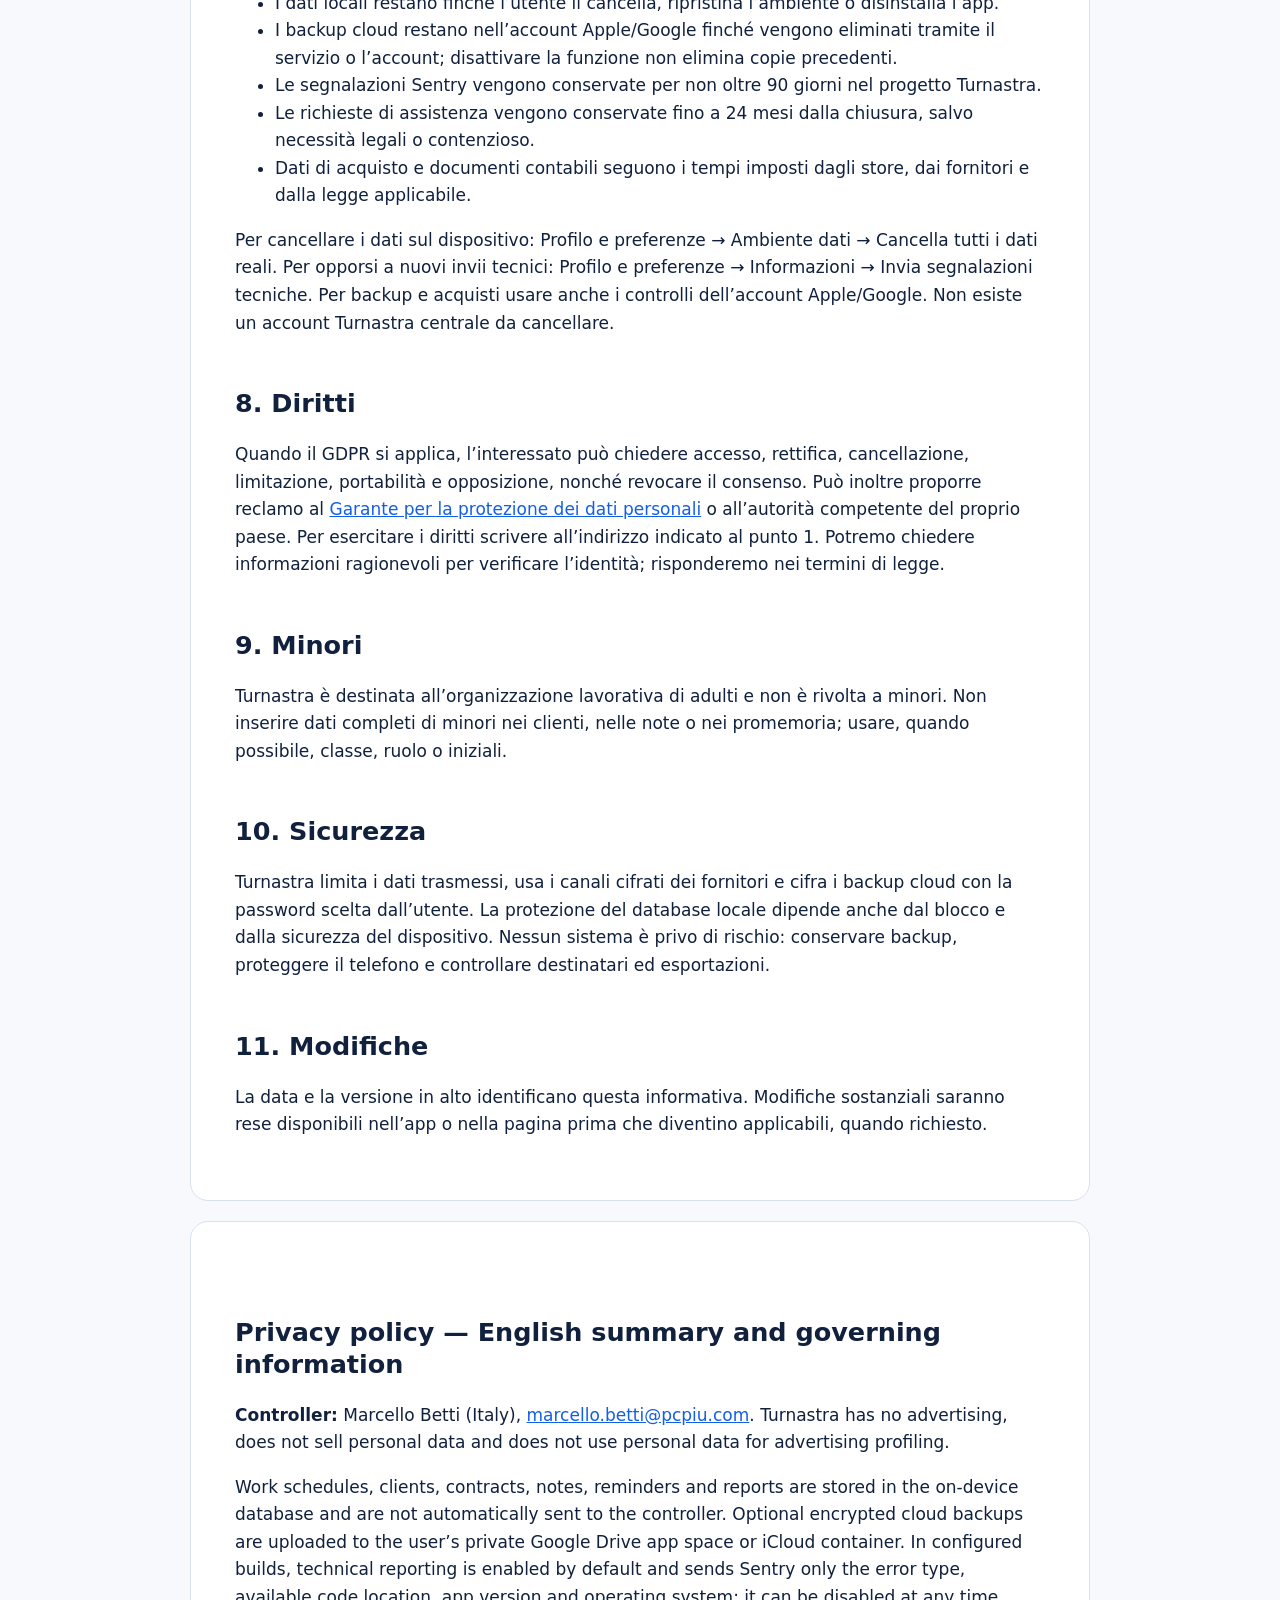
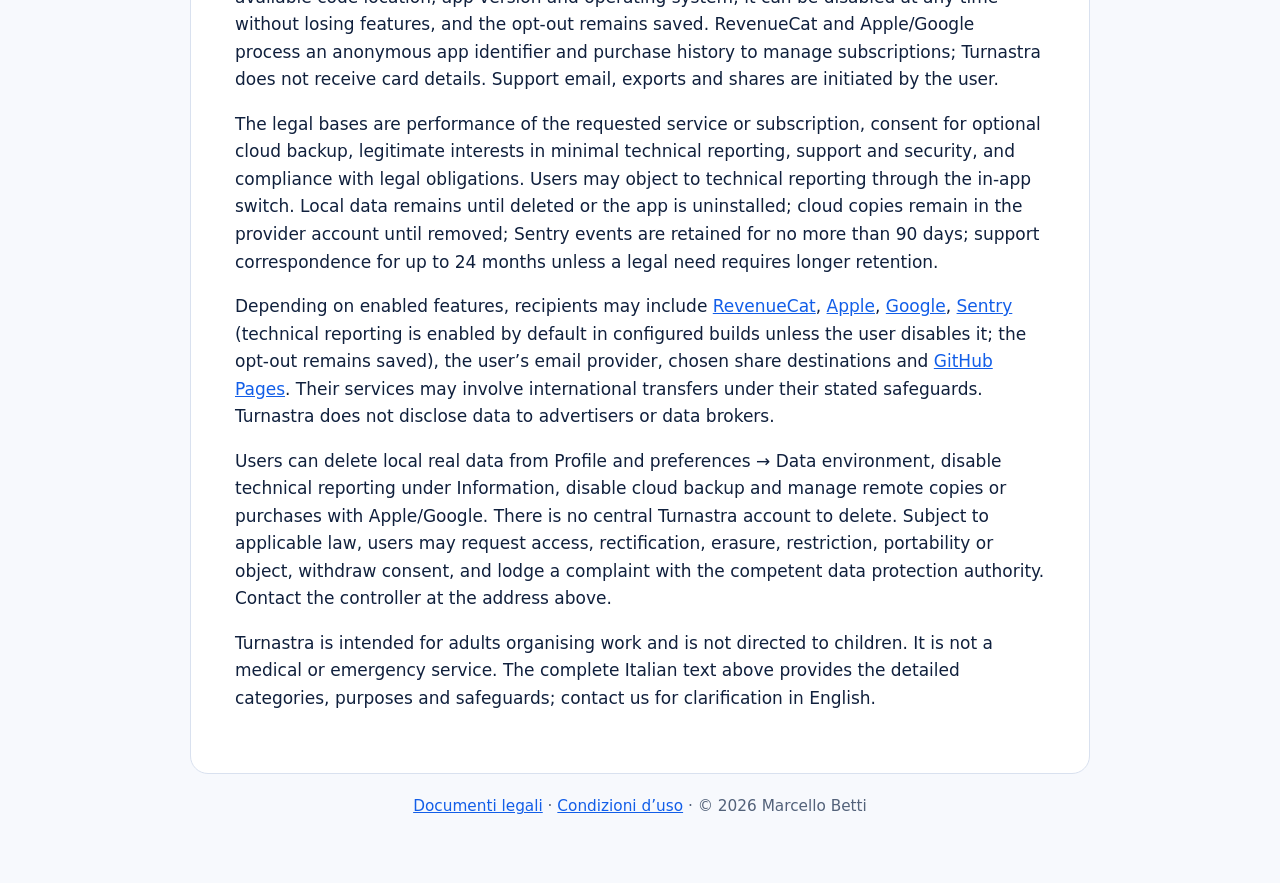
==== commit 3dee2192: "Clarify optional diagnostics default consistently in privacy notice" ====
--- a/privacy/index.html
+++ b/privacy/index.html
@@ -11,7 +11,7 @@
   <header>
     <div class="brand">Turnastra</div>
     <h1>Informativa privacy</h1>
-    <p class="meta">Versione 1.1 · In vigore dal 25 settembre 2026</p>
+    <p class="meta">Versione 1.1 · In vigore dal 25 settembre 2026 · Chiarimento redazionale: 15 ottobre 2026</p>
     <nav class="language-nav" aria-label="Lingua"><a href="#italiano">Italiano</a><a href="#english">English</a><a href="../">Documenti legali</a></nav>
   </header>
 
@@ -54,7 +54,7 @@
     <ul>
       <li><a href="https://www.revenuecat.com/privacy/">RevenueCat</a> per gestione dell’accesso e verifica degli acquisti;</li>
       <li><a href="https://www.apple.com/legal/privacy/">Apple</a> o <a href="https://policies.google.com/privacy">Google</a> per store, pagamenti, backup cloud e servizi del sistema;</li>
-      <li><a href="https://sentry.io/privacy/">Sentry</a> per segnalazioni tecniche soltanto se abilitate;</li>
+      <li><a href="https://sentry.io/privacy/">Sentry</a> per segnalazioni tecniche: nelle build configurate l’invio è attivo per impostazione predefinita, salvo disattivazione dell’utente in Profilo e preferenze → Informazioni → Invia segnalazioni tecniche. La scelta di disattivazione resta memorizzata;</li>
       <li>il provider email e le destinazioni di condivisione scelte dall’utente;</li>
       <li><a href="https://docs.github.com/en/site-policy/privacy-policies/github-general-privacy-statement">GitHub</a> per l’hosting delle pagine legali.</li>
     </ul>
@@ -88,7 +88,7 @@
     <p><strong>Controller:</strong> Marcello Betti (Italy), <a href="mailto:marcello.betti@pcpiu.com">marcello.betti@pcpiu.com</a>. Turnastra has no advertising, does not sell personal data and does not use personal data for advertising profiling.</p>
     <p>Work schedules, clients, contracts, notes, reminders and reports are stored in the on-device database and are not automatically sent to the controller. Optional encrypted cloud backups are uploaded to the user’s private Google Drive app space or iCloud container. In configured builds, technical reporting is enabled by default and sends Sentry only the error type, available code location, app version and operating system; it can be disabled at any time without losing features, and the opt-out remains saved. RevenueCat and Apple/Google process an anonymous app identifier and purchase history to manage subscriptions; Turnastra does not receive card details. Support email, exports and shares are initiated by the user.</p>
     <p>The legal bases are performance of the requested service or subscription, consent for optional cloud backup, legitimate interests in minimal technical reporting, support and security, and compliance with legal obligations. Users may object to technical reporting through the in-app switch. Local data remains until deleted or the app is uninstalled; cloud copies remain in the provider account until removed; Sentry events are retained for no more than 90 days; support correspondence for up to 24 months unless a legal need requires longer retention.</p>
-    <p>Depending on enabled features, recipients may include <a href="https://www.revenuecat.com/privacy/">RevenueCat</a>, <a href="https://www.apple.com/legal/privacy/">Apple</a>, <a href="https://policies.google.com/privacy">Google</a>, <a href="https://sentry.io/privacy/">Sentry</a>, the user’s email provider, chosen share destinations and <a href="https://docs.github.com/en/site-policy/privacy-policies/github-general-privacy-statement">GitHub Pages</a>. Their services may involve international transfers under their stated safeguards. Turnastra does not disclose data to advertisers or data brokers.</p>
+    <p>Depending on enabled features, recipients may include <a href="https://www.revenuecat.com/privacy/">RevenueCat</a>, <a href="https://www.apple.com/legal/privacy/">Apple</a>, <a href="https://policies.google.com/privacy">Google</a>, <a href="https://sentry.io/privacy/">Sentry</a> (technical reporting is enabled by default in configured builds unless the user disables it; the opt-out remains saved), the user’s email provider, chosen share destinations and <a href="https://docs.github.com/en/site-policy/privacy-policies/github-general-privacy-statement">GitHub Pages</a>. Their services may involve international transfers under their stated safeguards. Turnastra does not disclose data to advertisers or data brokers.</p>
     <p>Users can delete local real data from Profile and preferences → Data environment, disable technical reporting under Information, disable cloud backup and manage remote copies or purchases with Apple/Google. There is no central Turnastra account to delete. Subject to applicable law, users may request access, rectification, erasure, restriction, portability or object, withdraw consent, and lodge a complaint with the competent data protection authority. Contact the controller at the address above.</p>
     <p>Turnastra is intended for adults organising work and is not directed to children. It is not a medical or emergency service. The complete Italian text above provides the detailed categories, purposes and safeguards; contact us for clarification in English.</p>
   </article>
